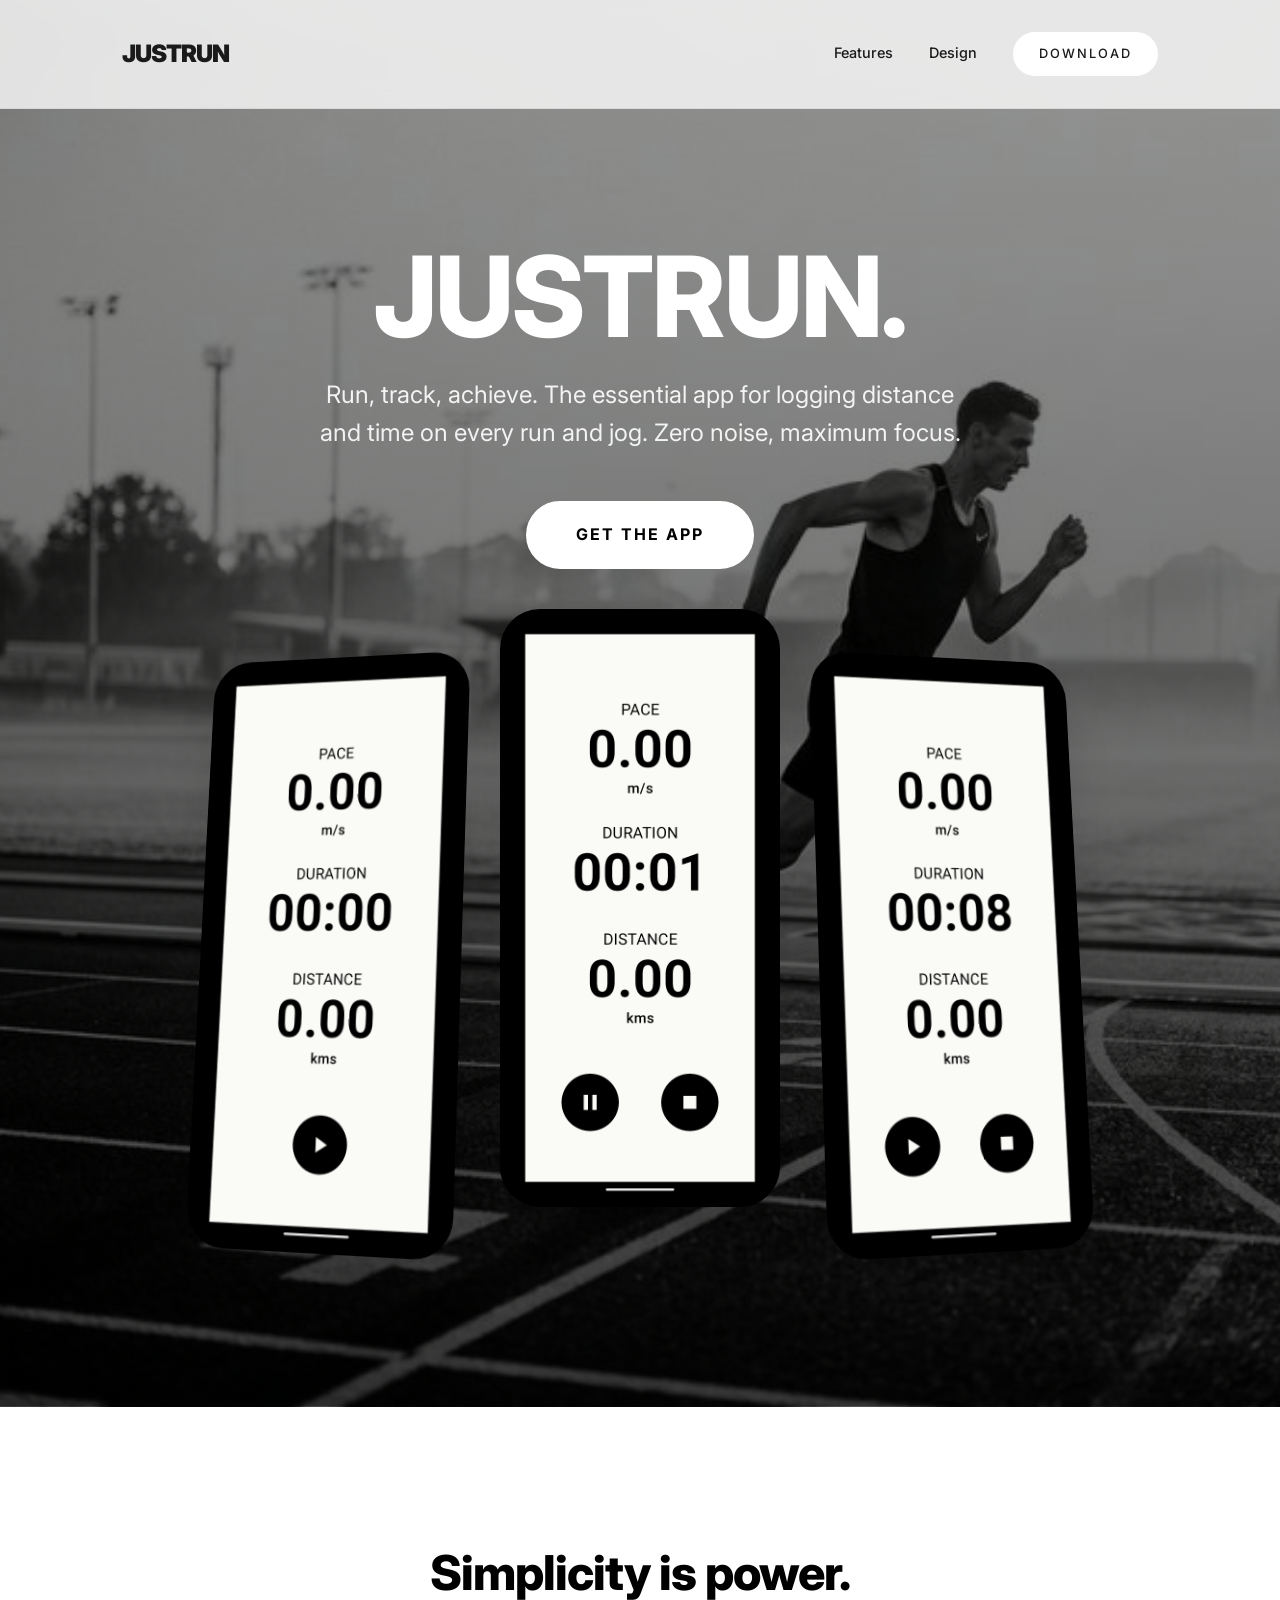
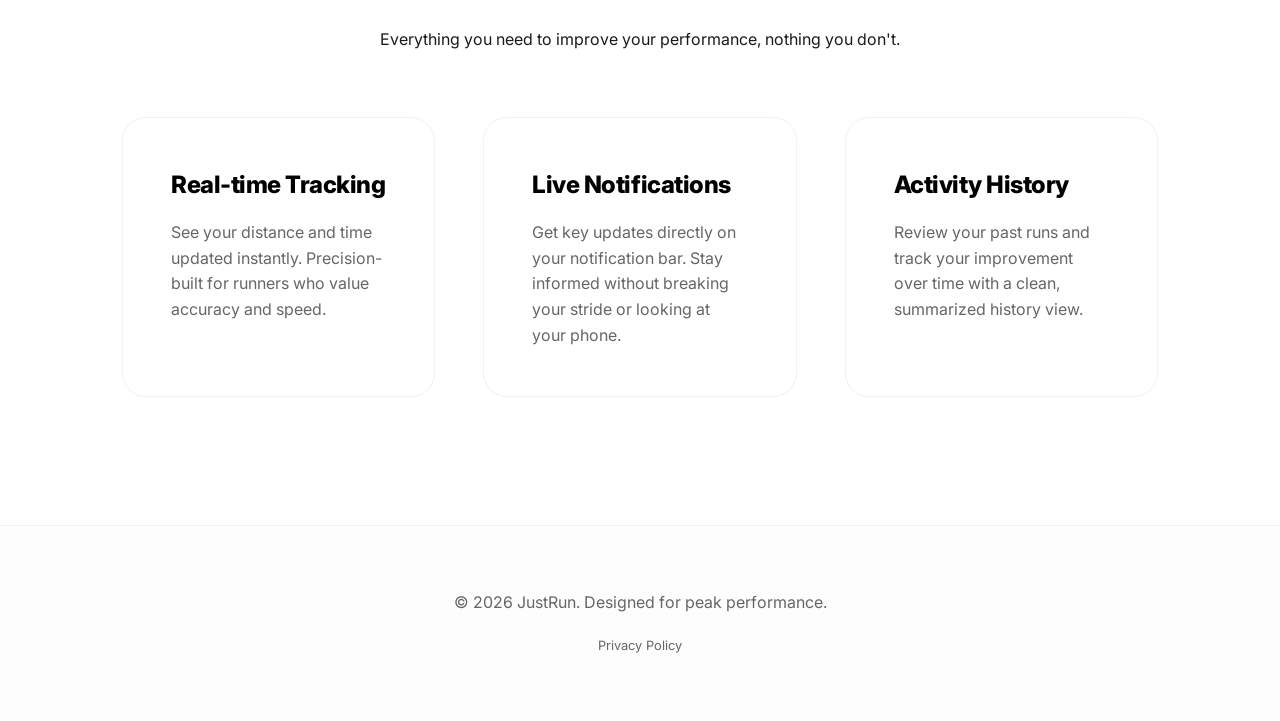
==== docs/index.html @ 9cf5df75 "chore(landingPage): landing page and privacy policy" ====
<!DOCTYPE html>
<html lang="en">

<head>
    <meta charset="UTF-8">
    <meta name="viewport" content="width=device-width, initial-scale=1.0">
    <title>JustRun - Minimalist Running Tracker</title>
    <meta name="description"
        content="JustRun is the essential minimalist app for logging distance and time on every run. No distractions, just your progress.">
    <link rel="stylesheet" href="style.css">
    <link rel="preconnect" href="https://fonts.googleapis.com">
    <link rel="preconnect" href="https://fonts.gstatic.com" crossorigin>
    <link href="https://fonts.googleapis.com/css2?family=Inter:wght@400;500;600;800;900&display=swap" rel="stylesheet">
</head>

<body>
    <header>
        <div class="container">
            <nav>
                <div class="logo">JustRun</div>
                <div class="nav-links">
                    <a href="#features">Features</a>
                    <a href="#showcase">Design</a>
                    <a href="#" class="btn-primary" style="padding: 0.6rem 1.5rem; font-size: 0.8rem;">Download</a>
                </div>
            </nav>
        </div>
    </header>

    <section class="hero">
        <div class="container">
            <h1>JUSTRUN.</h1>
            <p>Run, track, achieve. The essential app for logging distance and time on every run and jog. Zero noise,
                maximum focus.</p>
            <a href="#" class="btn-primary">Get the App</a>

            <div class="showcase" id="showcase">
                <div class="phone-mockup">
                    <img src="../screenshots/screen_1.png" alt="JustRun Startup Screen">
                </div>
                <div class="phone-mockup">
                    <img src="../screenshots/screen_2.png" alt="JustRun Tracking Screen">
                </div>
                <div class="phone-mockup">
                    <img src="../screenshots/screen_3.png" alt="JustRun Active Run">
                </div>
            </div>
        </div>
    </section>

    <section class="features" id="features">
        <div class="container">
            <div class="section-title">
                <h2>Simplicity is power.</h2>
                <p>Everything you need to improve your performance, nothing you don't.</p>
            </div>

            <div class="grid">
                <div class="feature-card">
                    <h3>Real-time Tracking</h3>
                    <p>See your distance and time updated instantly. Precision-built for runners who value accuracy and
                        speed.</p>
                </div>
                <div class="feature-card">
                    <h3>Live Notifications</h3>
                    <p>Get key updates directly on your notification bar. Stay informed without breaking your stride or
                        looking at your phone.</p>
                </div>
                <div class="feature-card">
                    <h3>Activity History</h3>
                    <p>Review your past runs and track your improvement over time with a clean, summarized history view.
                    </p>
                </div>
            </div>
        </div>
    </section>

    <footer>
        <div class="container">
            <p>&copy; 2026 JustRun. Designed for peak performance.</p>
            <div style="margin-top: 1rem;">
                <a href="privacy.html"
                    style="color: var(--text-muted); font-size: 0.8rem; text-decoration: none;">Privacy Policy</a>
            </div>
        </div>
    </footer>

    <script src="main.js"></script>
</body>

</html>
---- docs/style.css ----
:root {
    --primary: #000000;
    --background: #fdfdfd;
    --text: #1a1a1a;
    --text-muted: #666666;
    --accent: #555555;
    --card-bg: #ffffff;
    --transition: all 0.3s cubic-bezier(0.4, 0, 0.2, 1);
}

* {
    margin: 0;
    padding: 0;
    box-sizing: border-box;
}

body {
    font-family: 'Inter', -apple-system, BlinkMacSystemFont, 'Segoe UI', Roboto, sans-serif;
    background-color: var(--background);
    color: var(--text);
    line-height: 1.6;
    overflow-x: hidden;
}

h1,
h2,
h3 {
    font-weight: 800;
    letter-spacing: -0.02em;
    color: var(--primary);
}

.container {
    max-width: 1100px;
    margin: 0 auto;
    padding: 0 2rem;
}

/* Header */
header {
    padding: 2rem 0;
    position: fixed;
    width: 100%;
    top: 0;
    z-index: 100;
    background: rgba(253, 253, 253, 0.8);
    backdrop-filter: blur(10px);
    border-bottom: 1px solid rgba(0, 0, 0, 0.05);
}

nav {
    display: flex;
    justify-content: space-between;
    align-items: center;
}

.logo {
    font-size: 1.5rem;
    font-weight: 900;
    letter-spacing: -1px;
    text-transform: uppercase;
}

.nav-links a {
    text-decoration: none;
    color: var(--text);
    font-weight: 500;
    margin-left: 2rem;
    font-size: 0.9rem;
    transition: var(--transition);
}

.nav-links a:hover {
    color: var(--accent);
}

/* Hero Section */
.hero {
    padding: 15rem 0 10rem;
    text-align: center;
    background: linear-gradient(rgba(0, 0, 0, 0.4), rgba(0, 0, 0, 0.7)), url('hero.png');
    background-size: cover;
    background-position: center;
    color: white;
    position: relative;
    overflow: hidden;
}

.hero h1 {
    font-size: 7rem;
    margin-bottom: 1.5rem;
    line-height: 1;
    color: white;
}

.hero p {
    font-size: 1.5rem;
    color: rgba(255, 255, 255, 0.9);
    max-width: 650px;
    margin: 0 auto 3rem;
}

.btn-primary {
    background: #ffffff;
    color: #000000;
    padding: 1.2rem 3rem;
    border-radius: 100px;
    text-decoration: none;
    font-weight: 700;
    display: inline-block;
    transition: var(--transition);
    border: 2px solid #ffffff;
    text-transform: uppercase;
    letter-spacing: 2px;
}

.btn-primary:hover {
    background: transparent;
    color: #ffffff;
    transform: translateY(-2px);
    box-shadow: 0 10px 30px rgba(0, 0, 0, 0.3);
}

/* App Showcase */
.showcase {
    display: flex;
    justify-content: center;
    gap: 2rem;
    margin-top: 5rem;
    perspective: 1000px;
}

.phone-mockup {
    width: 280px;
    border-radius: 40px;
    background: #000;
    padding: 10px;
    box-shadow: 0 30px 60px rgba(0, 0, 0, 0.12);
    transition: var(--transition);
    transform: rotateY(-10deg) rotateX(5deg);
}

.phone-mockup:nth-child(2) {
    transform: translateY(-40px);
    z-index: 2;
}

.phone-mockup:nth-child(3) {
    transform: rotateY(10deg) rotateX(5deg);
}

.phone-mockup:hover {
    transform: translateY(-10px) rotateY(0) rotateX(0);
}

.phone-mockup img {
    width: 100%;
    border-radius: 32px;
    display: block;
}

/* Features */
.features {
    padding: 8rem 0;
    background: #fff;
}

.section-title {
    text-align: center;
    margin-bottom: 4rem;
}

.section-title h2 {
    font-size: 3rem;
    margin-bottom: 1rem;
}

.grid {
    display: grid;
    grid-template-columns: repeat(auto-fit, minmax(300px, 1fr));
    gap: 3rem;
}

.feature-card {
    padding: 3rem;
    background: var(--card-bg);
    border: 1px solid rgba(0, 0, 0, 0.05);
    border-radius: 24px;
    transition: var(--transition);
}

.feature-card:hover {
    border-color: var(--primary);
    transform: translateY(-5px);
}

.feature-card h3 {
    font-size: 1.5rem;
    margin-bottom: 1rem;
}

.feature-card p {
    color: var(--text-muted);
}

/* Footer */
footer {
    padding: 4rem 0;
    border-top: 1px solid rgba(0, 0, 0, 0.05);
    text-align: center;
    color: var(--text-muted);
}

@media (max-width: 768px) {
    .hero h1 {
        font-size: 3rem;
    }

    .showcase {
        flex-direction: column;
        align-items: center;
    }

    .phone-mockup {
        transform: none !important;
        width: 240px;
    }
}
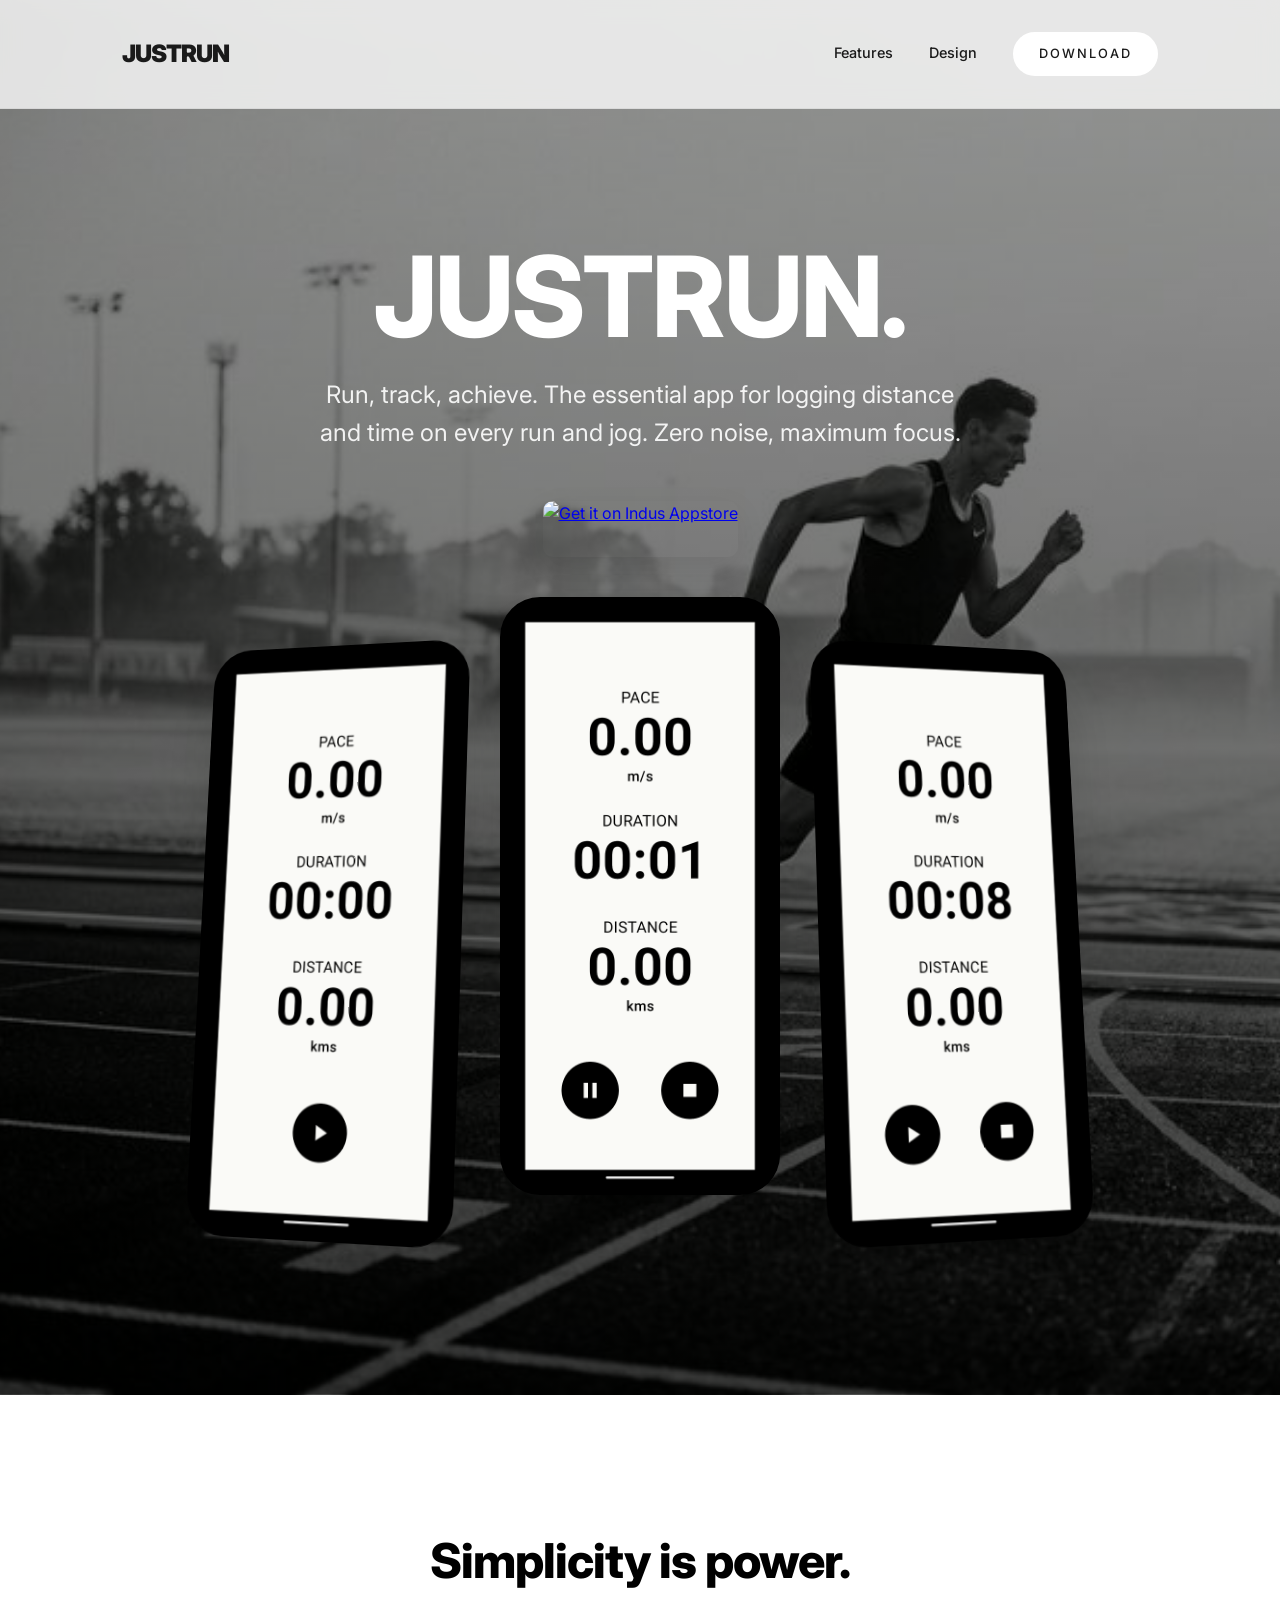
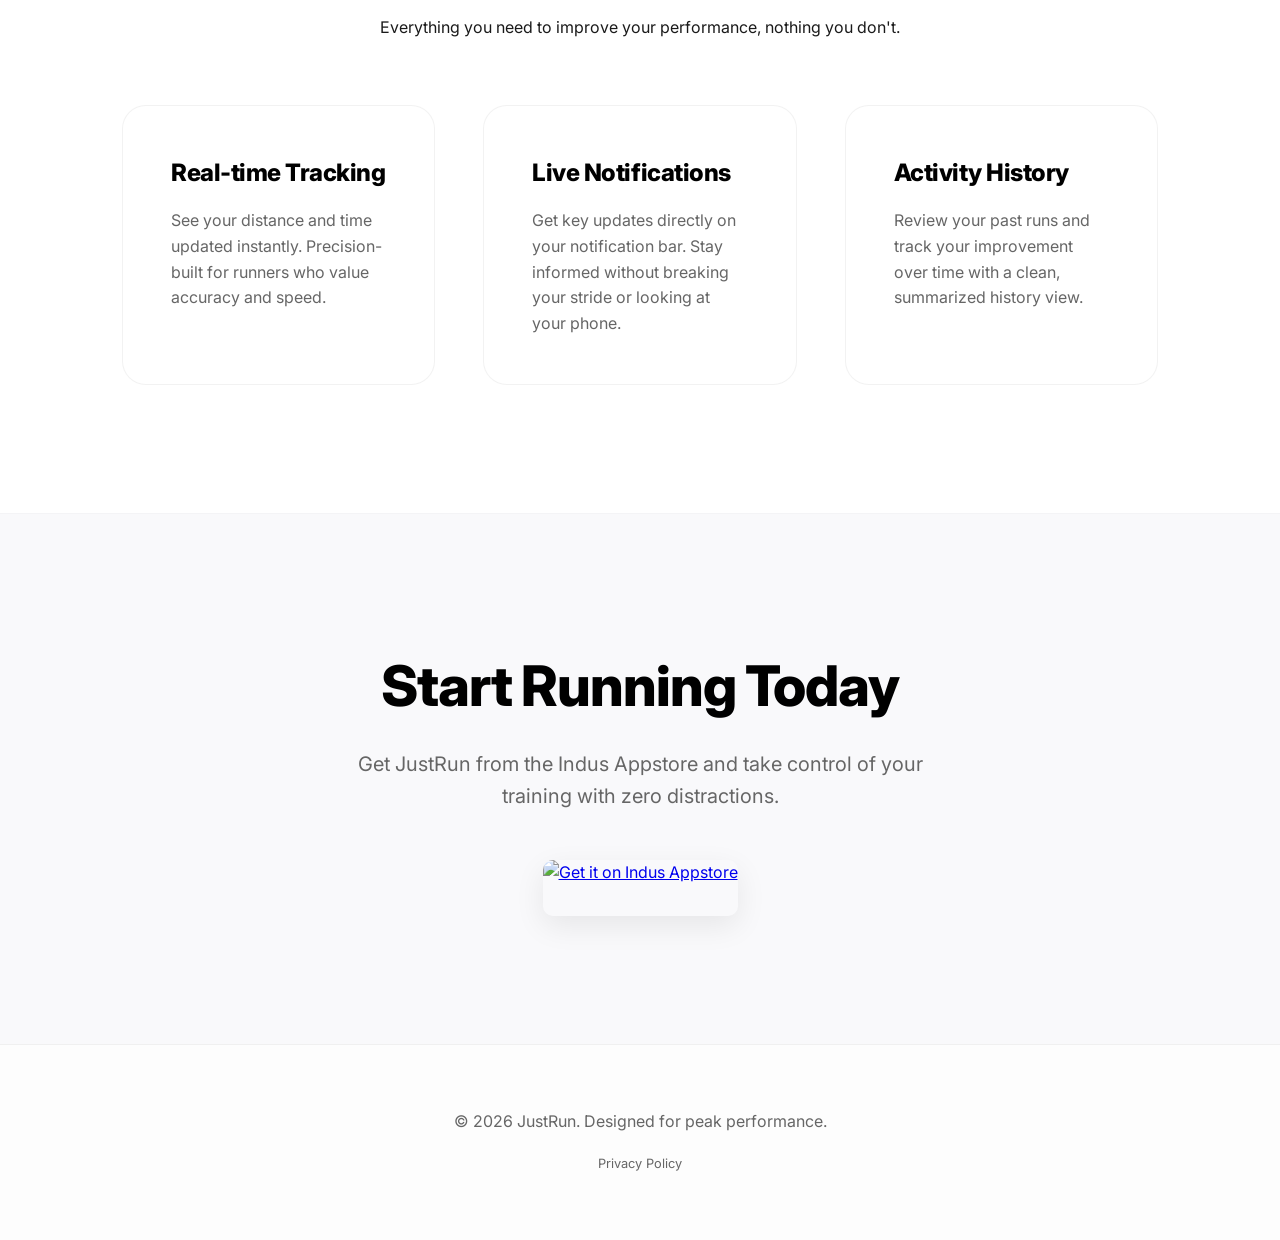
==== commit a20b82b5: "chore(website): update" ====
--- a/docs/index.html
+++ b/docs/index.html
@@ -21,7 +21,7 @@
                 <div class="nav-links">
                     <a href="#features">Features</a>
                     <a href="#showcase">Design</a>
-                    <a href="#" class="btn-primary" style="padding: 0.6rem 1.5rem; font-size: 0.8rem;">Download</a>
+                    <a href="#download" class="btn-primary" style="padding: 0.6rem 1.5rem; font-size: 0.8rem;">Download</a>
                 </div>
             </nav>
         </div>
@@ -32,17 +32,19 @@
             <h1>JUSTRUN.</h1>
             <p>Run, track, achieve. The essential app for logging distance and time on every run and jog. Zero noise,
                 maximum focus.</p>
-            <a href="#" class="btn-primary">Get the App</a>
+            <a href="https://indusapp.store/o6fnoiai" class="download-badge">
+                <img src="https://docstore.indusappstore.com/public/external/developerdashboard-static/badge-black-background-english.png" alt="Get it on Indus Appstore">
+            </a>
 
             <div class="showcase" id="showcase">
                 <div class="phone-mockup">
-                    <img src="../screenshots/screen_1.png" alt="JustRun Startup Screen">
+                    <img src="screen_1.png" alt="JustRun Startup Screen">
                 </div>
                 <div class="phone-mockup">
-                    <img src="../screenshots/screen_2.png" alt="JustRun Tracking Screen">
+                    <img src="screen_2.png" alt="JustRun Tracking Screen">
                 </div>
                 <div class="phone-mockup">
-                    <img src="../screenshots/screen_3.png" alt="JustRun Active Run">
+                    <img src="screen_3.png" alt="JustRun Active Run">
                 </div>
             </div>
         </div>
@@ -75,6 +77,18 @@
         </div>
     </section>
 
+    <section class="download" id="download">
+        <div class="container">
+            <h2>Start Running Today</h2>
+            <p>Get JustRun from the Indus Appstore and take control of your training with zero distractions.</p>
+            <div class="download-buttons">
+                <a href="https://indusapp.store/o6fnoiai" class="download-badge">
+                    <img src="https://docstore.indusappstore.com/public/external/developerdashboard-static/badge-black-background-english.png" alt="Get it on Indus Appstore">
+                </a>
+            </div>
+        </div>
+    </section>
+
     <footer>
         <div class="container">
             <p>&copy; 2026 JustRun. Designed for peak performance.</p>
--- a/docs/style.css
+++ b/docs/style.css
@@ -203,6 +203,54 @@
     color: var(--text-muted);
 }
 
+/* Download Section */
+.download {
+    padding: 8rem 0;
+    text-align: center;
+    background: #f9f9fb;
+    border-top: 1px solid rgba(0, 0, 0, 0.02);
+}
+
+.download h2 {
+    font-size: 3.5rem;
+    margin-bottom: 1rem;
+}
+
+.download p {
+    font-size: 1.25rem;
+    color: var(--text-muted);
+    max-width: 600px;
+    margin: 0 auto 3rem;
+}
+
+.download-buttons {
+    display: flex;
+    justify-content: center;
+    gap: 1.5rem;
+    align-items: center;
+}
+
+.download-badge {
+    display: inline-block;
+    transition: var(--transition);
+}
+
+.download-badge img {
+    height: 56px;
+    display: block;
+    border-radius: 10px;
+    box-shadow: 0 10px 30px rgba(0, 0, 0, 0.08);
+    transition: var(--transition);
+}
+
+.download-badge:hover {
+    transform: translateY(-4px);
+}
+
+.download-badge:hover img {
+    box-shadow: 0 15px 40px rgba(0, 0, 0, 0.15);
+}
+
 /* Footer */
 footer {
     padding: 4rem 0;
